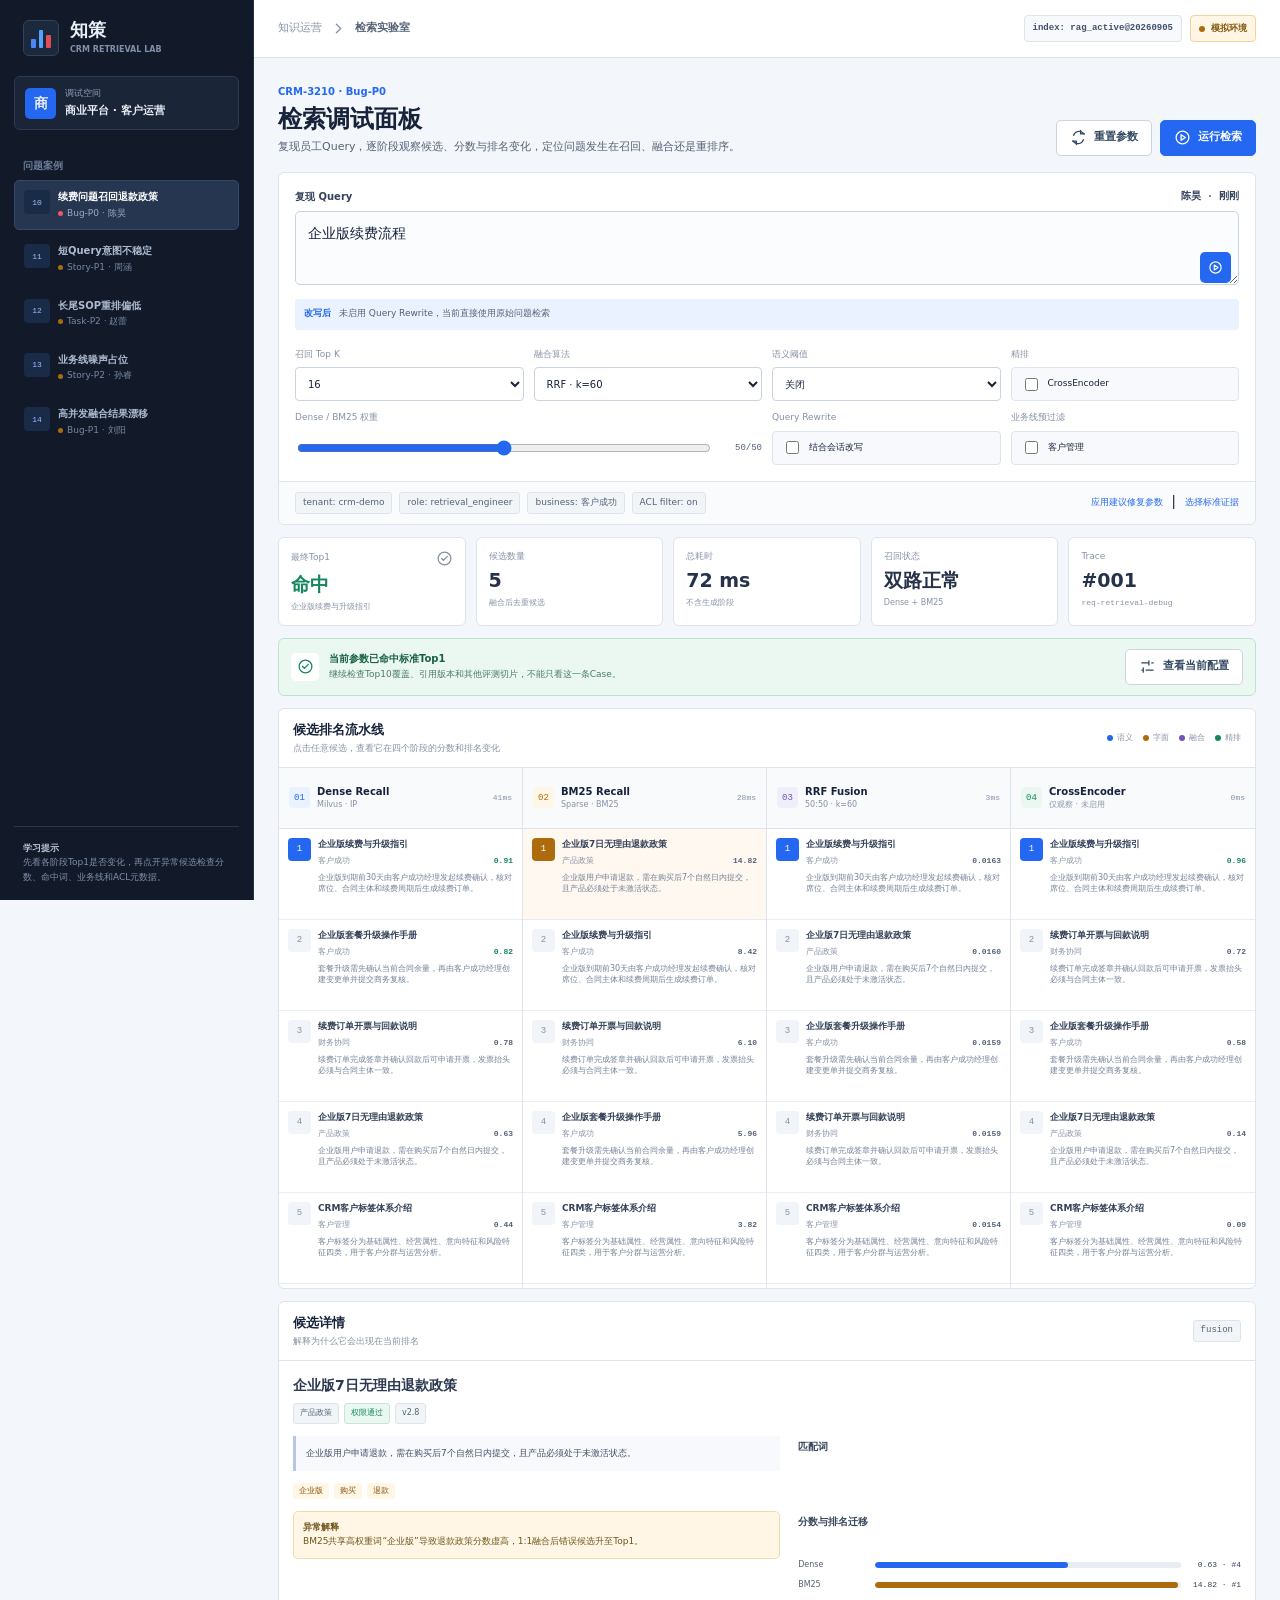
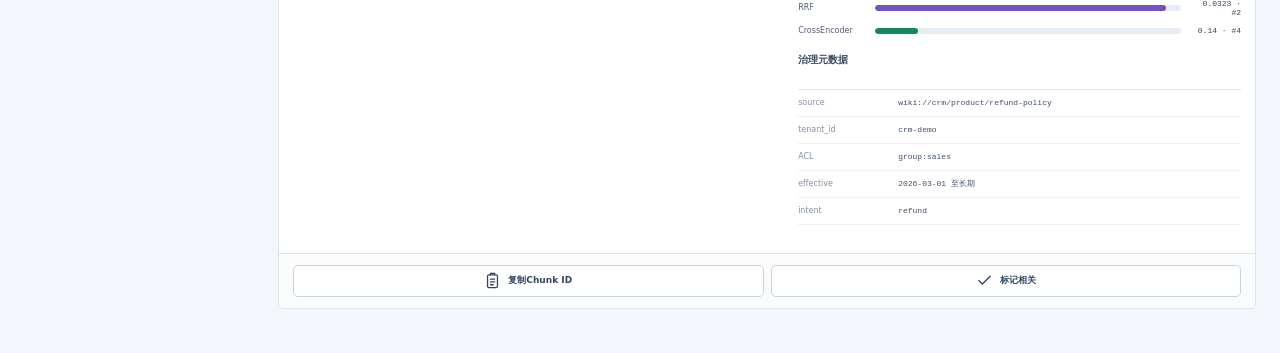
==== Prometheus/retrieval_debug_mock/index.html @ 533c7d79 "完善企业级 RAG 状态恢复、评测与运营控制台" ====
<!DOCTYPE html>
<html lang="zh-CN">
<head>
  <meta charset="UTF-8">
  <meta name="viewport" content="width=device-width, initial-scale=1.0">
  <meta name="description" content="CRM RAG 检索调试面板模拟页面">
  <title>检索调试 - 知策 CRM 知识运营台</title>
  <link rel="stylesheet" href="styles.css">
</head>
<body>
  <div id="app"></div>
  <div id="toastRoot" class="toast-root" aria-live="polite"></div>
  <script type="module" src="app.js"></script>
</body>
</html>
---- Prometheus/retrieval_debug_mock/styles.css ----
:root {
  --bg: #f3f6fa;
  --surface: #ffffff;
  --subtle: #f7f9fc;
  --sidebar: #121a2a;
  --sidebar-2: #1a2538;
  --text: #17223b;
  --text-2: #566176;
  --muted: #8791a5;
  --border: #dfe4ec;
  --border-strong: #cbd3df;
  --blue: #2468f2;
  --blue-soft: #eaf1ff;
  --green: #16875c;
  --green-soft: #eaf8f1;
  --amber: #ad6b0d;
  --amber-soft: #fff6e5;
  --red: #cb3c46;
  --red-soft: #fff0f1;
  --violet: #6f55bd;
  --violet-soft: #f1eefc;
  --sidebar-width: 254px;
  --detail-width: 340px;
  --topbar-height: 58px;
  --radius: 6px;
  --font: Inter, "PingFang SC", "Microsoft YaHei", system-ui, -apple-system, BlinkMacSystemFont, "Segoe UI", sans-serif;
  --mono: "SFMono-Regular", Consolas, "Liberation Mono", monospace;
}

* { box-sizing: border-box; }
html { min-width: 320px; min-height: 100%; background: var(--bg); }
body { margin: 0; min-height: 100vh; color: var(--text); background: var(--bg); font: 14px/1.5 var(--font); letter-spacing: 0; }
button, input, select, textarea { font: inherit; letter-spacing: 0; }
button { color: inherit; }
.icon { width: 17px; height: 17px; fill: none; stroke: currentColor; stroke-width: 1.8; stroke-linecap: round; stroke-linejoin: round; flex: 0 0 auto; }
.mono { font-family: var(--mono); }

.app-shell { min-height: 100vh; display: flex; }
.sidebar { position: fixed; inset: 0 auto 0 0; z-index: 30; width: var(--sidebar-width); height: 100vh; display: flex; flex-direction: column; padding: 20px 14px 16px; color: #e9eef7; background: var(--sidebar); border-right: 1px solid #263249; overflow-y: auto; }
.brand { display: flex; align-items: center; gap: 11px; padding: 0 9px 20px; }
.brand-mark { width: 36px; height: 36px; display: grid; grid-template-columns: repeat(3, 1fr); align-items: end; gap: 3px; padding: 7px; background: #1c283c; border: 1px solid #34425b; border-radius: 6px; }
.brand-mark span { height: 9px; background: #4d86f5; border-radius: 1px; }
.brand-mark span:nth-child(2) { height: 18px; background: #52a5ff; }
.brand-mark span:nth-child(3) { height: 13px; background: #e24c56; }
.brand strong { display: block; font-size: 18px; line-height: 1.1; }
.brand small { display: block; margin-top: 4px; color: #8190a8; font-size: 8px; font-weight: 700; }
.workspace { display: grid; grid-template-columns: 31px 1fr; gap: 9px; align-items: center; margin-bottom: 18px; padding: 10px; background: var(--sidebar-2); border: 1px solid #2d3a51; border-radius: 6px; }
.workspace > span { width: 31px; height: 31px; display: grid; place-items: center; background: var(--blue); border-radius: 5px; font-weight: 700; }
.workspace small, .workspace strong { display: block; }
.workspace small { color: #8e9db4; font-size: 9px; }
.workspace strong { margin-top: 2px; font-size: 11px; }
.nav-label { margin: 10px 9px 7px; color: #697a94; font-size: 10px; font-weight: 700; }
.scenario-list { display: grid; gap: 4px; }
.scenario-button { width: 100%; display: grid; grid-template-columns: 26px minmax(0, 1fr); gap: 8px; align-items: start; padding: 9px; color: #aebbd0; text-align: left; background: transparent; border: 1px solid transparent; border-radius: 5px; cursor: pointer; }
.scenario-button:hover { color: #fff; background: #1b273b; }
.scenario-button.active { color: #fff; background: #263651; border-color: #344869; }
.scenario-code { height: 24px; display: grid; place-items: center; color: #9dc0ff; background: #1a2b48; border-radius: 4px; font: 8px var(--mono); }
.scenario-copy { min-width: 0; }
.scenario-copy strong { display: block; overflow: hidden; font-size: 10px; line-height: 1.35; white-space: nowrap; text-overflow: ellipsis; }
.scenario-copy small { display: block; margin-top: 3px; color: #7788a2; font-size: 9px; }
.scenario-button.active small { color: #9aabc4; }
.severity { display: inline-flex; align-items: center; gap: 4px; }
.severity::before { content: ""; width: 5px; height: 5px; background: var(--amber); border-radius: 50%; }
.severity.p0::before { background: #ef5862; }
.sidebar-note { margin-top: auto; padding: 14px 9px 0; color: #7f8fa8; font-size: 9px; line-height: 1.6; border-top: 1px solid #29364b; }
.sidebar-note strong { color: #b6c3d5; }

.page-shell { width: calc(100% - var(--sidebar-width)); min-height: 100vh; margin-left: var(--sidebar-width); }
.topbar { height: var(--topbar-height); display: flex; align-items: center; justify-content: space-between; gap: 16px; padding: 0 24px; background: rgba(255,255,255,.97); border-bottom: 1px solid var(--border); }
.breadcrumb, .topbar-actions { display: flex; align-items: center; gap: 8px; }
.breadcrumb { color: var(--muted); font-size: 11px; }
.breadcrumb strong { color: var(--text-2); }
.topbar-actions { flex-shrink: 0; }
.env-badge, .trace-badge { display: inline-flex; align-items: center; gap: 6px; min-height: 27px; padding: 0 8px; border-radius: 4px; font-size: 9px; font-weight: 600; }
.env-badge { color: #80590d; background: var(--amber-soft); border: 1px solid #efd49a; }
.env-badge::before { content: ""; width: 6px; height: 6px; background: var(--amber); border-radius: 50%; }
.trace-badge { color: #40516b; background: #f7f9fc; border: 1px solid var(--border); font-family: var(--mono); }
.page-main { width: 100%; max-width: 1780px; margin: 0 auto; padding: 22px 24px 44px; }
.page-heading { display: flex; align-items: flex-end; justify-content: space-between; gap: 18px; margin-bottom: 16px; }
.eyebrow { color: var(--blue); font-size: 10px; font-weight: 700; }
.page-heading h1 { margin: 3px 0 0; font-size: 24px; line-height: 1.25; }
.page-heading p { max-width: 760px; margin: 5px 0 0; color: var(--text-2); font-size: 11px; }
.heading-actions { display: flex; gap: 8px; }

.button { min-height: 36px; display: inline-flex; align-items: center; justify-content: center; gap: 7px; padding: 0 13px; font-size: 11px; font-weight: 650; border-radius: 5px; cursor: pointer; }
.button.primary { color: #fff; background: var(--blue); border: 1px solid var(--blue); }
.button.primary:hover { background: #1957ce; }
.button.secondary { color: #314761; background: #fff; border: 1px solid var(--border-strong); }
.button.secondary:hover { color: var(--blue); background: #f5f8ff; border-color: #abc3eb; }
.button.icon-only { width: 36px; padding: 0; }
.button:disabled { color: #9aa4b4; background: #e8ecf2; border-color: #e8ecf2; cursor: wait; }

.query-panel { background: var(--surface); border: 1px solid var(--border); border-radius: var(--radius); }
.query-main { display: grid; grid-template-columns: minmax(300px, 1.25fr) minmax(420px, 1fr); gap: 18px; padding: 16px; }
.field-label { display: flex; align-items: center; justify-content: space-between; gap: 8px; margin-bottom: 7px; color: #35425a; font-size: 10px; font-weight: 650; }
.query-input-wrap { position: relative; }
.query-input { width: 100%; min-height: 74px; padding: 11px 44px 11px 12px; color: var(--text); background: #fbfcfe; border: 1px solid var(--border-strong); border-radius: 5px; outline: none; resize: vertical; }
.query-input:focus { border-color: var(--blue); box-shadow: 0 0 0 2px rgba(36,104,242,.1); }
.run-inline { position: absolute; right: 8px; bottom: 8px; width: 31px; height: 31px; display: grid; place-items: center; padding: 0; color: #fff; background: var(--blue); border: 0; border-radius: 5px; cursor: pointer; }
.run-inline .icon { width: 15px; height: 15px; }
.rewrite-row { min-height: 31px; display: flex; align-items: center; gap: 8px; margin-top: 8px; padding: 6px 9px; color: var(--text-2); background: var(--blue-soft); border-radius: 4px; font-size: 9px; }
.rewrite-row strong { color: var(--blue); white-space: nowrap; }
.rewrite-row span { overflow: hidden; white-space: nowrap; text-overflow: ellipsis; }
.controls-grid { display: grid; grid-template-columns: repeat(4, minmax(90px, 1fr)); gap: 10px; }
.control { min-width: 0; }
.control label { display: block; margin-bottom: 6px; color: var(--muted); font-size: 9px; }
.control select { width: 100%; height: 34px; padding: 0 8px; color: var(--text); background: #fff; border: 1px solid var(--border-strong); border-radius: 4px; outline: none; font-size: 10px; }
.weight-control { grid-column: span 2; }
.range-line { height: 34px; display: grid; grid-template-columns: 1fr 46px; align-items: center; gap: 7px; }
.range-line input { width: 100%; accent-color: var(--blue); }
.range-value { color: var(--text-2); font: 9px var(--mono); text-align: right; }
.toggle-control { height: 34px; display: flex; align-items: center; gap: 7px; padding: 0 9px; background: var(--subtle); border: 1px solid var(--border); border-radius: 4px; font-size: 9px; }
.toggle-control input { accent-color: var(--blue); }
.query-footer { display: flex; align-items: center; justify-content: space-between; gap: 12px; padding: 10px 16px; background: #fafbfd; border-top: 1px solid var(--border); border-radius: 0 0 var(--radius) var(--radius); }
.identity-line, .quick-actions { display: flex; flex-wrap: wrap; align-items: center; gap: 7px; }
.chip { display: inline-flex; align-items: center; min-height: 22px; padding: 2px 7px; color: #536278; background: #f2f5f8; border: 1px solid #dfe4ec; border-radius: 3px; font-size: 9px; }
.quick-actions button { padding: 0; color: var(--blue); background: transparent; border: 0; cursor: pointer; font-size: 9px; }

.metrics { display: grid; grid-template-columns: repeat(5, 1fr); gap: 10px; margin: 12px 0; }
.metric { min-height: 75px; padding: 12px; background: var(--surface); border: 1px solid var(--border); border-radius: var(--radius); }
.metric-label { display: flex; align-items: center; justify-content: space-between; color: var(--muted); font-size: 9px; }
.metric strong { display: block; margin-top: 8px; color: #25324a; font-size: 19px; line-height: 1; }
.metric small { display: block; margin-top: 7px; color: var(--muted); font-size: 8px; }
.metric.alert strong { color: var(--red); }
.metric.good strong { color: var(--green); }

.diagnostic { display: grid; grid-template-columns: 28px 1fr auto; gap: 10px; align-items: center; margin-bottom: 12px; padding: 10px 12px; background: var(--amber-soft); border: 1px solid #efd9a8; border-radius: var(--radius); }
.diagnostic.good { background: var(--green-soft); border-color: #bce3cf; }
.diagnostic-icon { width: 28px; height: 28px; display: grid; place-items: center; color: var(--amber); background: #fff; border-radius: 5px; }
.diagnostic.good .diagnostic-icon { color: var(--green); }
.diagnostic strong, .diagnostic small { display: block; }
.diagnostic strong { color: #57400f; font-size: 10px; }
.diagnostic.good strong { color: #176042; }
.diagnostic small { margin-top: 2px; color: #80652f; font-size: 9px; }
.diagnostic.good small { color: #4a7b67; }

.workbench { display: grid; grid-template-columns: minmax(0, 1fr) var(--detail-width); gap: 12px; align-items: start; }
.results-panel, .detail-panel { min-width: 0; background: var(--surface); border: 1px solid var(--border); border-radius: var(--radius); }
.panel-header { min-height: 54px; display: flex; align-items: center; justify-content: space-between; gap: 10px; padding: 11px 14px; border-bottom: 1px solid var(--border); }
.panel-header h2 { margin: 0; font-size: 13px; }
.panel-header p { margin: 3px 0 0; color: var(--muted); font-size: 9px; }
.stage-legend { display: flex; align-items: center; gap: 10px; color: var(--muted); font-size: 8px; }
.stage-legend span { display: flex; align-items: center; gap: 4px; }
.stage-legend i { width: 6px; height: 6px; border-radius: 50%; }
.stage-legend .dense { background: var(--blue); }
.stage-legend .sparse { background: var(--amber); }
.stage-legend .fused { background: var(--violet); }
.stage-legend .rerank { background: var(--green); }
.stage-grid { display: grid; grid-template-columns: repeat(4, minmax(180px, 1fr)); min-height: 520px; overflow-x: auto; }
.stage { min-width: 180px; border-right: 1px solid var(--border); }
.stage:last-child { border-right: 0; }
.stage-head { min-height: 61px; display: flex; align-items: center; justify-content: space-between; gap: 8px; padding: 10px; background: #f8fafc; border-bottom: 1px solid var(--border); }
.stage-title { display: flex; align-items: center; gap: 7px; }
.stage-index { width: 21px; height: 21px; display: grid; place-items: center; color: var(--blue); background: var(--blue-soft); border-radius: 4px; font: 9px var(--mono); }
.stage:nth-child(2) .stage-index { color: var(--amber); background: var(--amber-soft); }
.stage:nth-child(3) .stage-index { color: var(--violet); background: var(--violet-soft); }
.stage:nth-child(4) .stage-index { color: var(--green); background: var(--green-soft); }
.stage-title strong, .stage-title small { display: block; }
.stage-title strong { font-size: 10px; }
.stage-title small { color: var(--muted); font-size: 8px; }
.stage-time { color: var(--muted); font: 8px var(--mono); }
.candidate-list { display: grid; align-content: start; }
.candidate { width: 100%; min-height: 91px; display: grid; grid-template-columns: 23px minmax(0,1fr); gap: 7px; padding: 9px; text-align: left; background: #fff; border: 0; border-bottom: 1px solid #e9edf3; cursor: pointer; }
.candidate:hover { background: #f8faff; }
.candidate.selected { background: #f2f6ff; box-shadow: inset 3px 0 var(--blue); }
.candidate.problem { background: #fff8f1; }
.candidate.problem.selected { background: #fff2e7; box-shadow: inset 3px 0 var(--amber); }
.rank { width: 23px; height: 23px; display: grid; place-items: center; color: var(--muted); background: #f1f4f8; border-radius: 4px; font: 9px var(--mono); }
.candidate:first-child .rank { color: #fff; background: var(--blue); }
.candidate.problem:first-child .rank { background: var(--amber); }
.candidate-body { min-width: 0; }
.candidate-title { display: block; overflow: hidden; color: #344158; font-size: 9px; line-height: 1.35; white-space: nowrap; text-overflow: ellipsis; }
.candidate-meta { display: flex; align-items: center; justify-content: space-between; gap: 5px; margin-top: 5px; color: var(--muted); font-size: 8px; }
.score { color: var(--text-2); font-family: var(--mono); font-weight: 700; }
.score.high { color: var(--green); }
.candidate-preview { display: -webkit-box; overflow: hidden; margin-top: 5px; color: #738096; font-size: 8px; line-height: 1.4; -webkit-line-clamp: 2; -webkit-box-orient: vertical; }
.empty-stage { padding: 36px 12px; color: var(--muted); text-align: center; font-size: 9px; line-height: 1.6; }

.detail-panel { position: sticky; top: 12px; overflow: hidden; }
.detail-body { padding: 14px; }
.detail-title { margin: 0; color: #2b3850; font-size: 14px; line-height: 1.45; }
.detail-tags { display: flex; flex-wrap: wrap; gap: 5px; margin-top: 8px; }
.tag { display: inline-flex; align-items: center; min-height: 21px; padding: 2px 6px; color: #526379; font-size: 8px; background: #f2f5f8; border: 1px solid #dfe4ec; border-radius: 3px; }
.tag.allowed { color: var(--green); background: var(--green-soft); border-color: #c6e7d6; }
.excerpt { margin: 12px 0; padding: 10px; color: #435067; background: #f7f9fc; border-left: 3px solid #b8c7df; font-size: 9px; line-height: 1.65; }
.section-title { margin: 15px 0 8px; color: #39465c; font-size: 10px; }
.score-path { display: grid; gap: 8px; }
.score-row { display: grid; grid-template-columns: 69px 1fr 52px; gap: 8px; align-items: center; font-size: 8px; }
.score-row label { color: var(--text-2); }
.score-row strong { color: #344158; text-align: right; font: 8px var(--mono); }
.bar { height: 6px; overflow: hidden; background: #e8edf3; border-radius: 3px; }
.bar i { display: block; height: 100%; background: var(--blue); border-radius: 3px; }
.score-row:nth-child(2) .bar i { background: var(--amber); }
.score-row:nth-child(3) .bar i { background: var(--violet); }
.score-row:nth-child(4) .bar i { background: var(--green); }
.metadata { display: grid; border-top: 1px solid var(--border); }
.metadata div { display: grid; grid-template-columns: 91px minmax(0,1fr); gap: 9px; padding: 7px 0; border-bottom: 1px solid #edf0f4; }
.metadata dt { color: var(--muted); font-size: 8px; }
.metadata dd { overflow-wrap: anywhere; margin: 0; color: #425069; font: 8px/1.5 var(--mono); }
.match-terms { display: flex; flex-wrap: wrap; gap: 5px; }
.match-terms span { padding: 2px 6px; color: #85560e; background: var(--amber-soft); border-radius: 3px; font-size: 8px; }
.rank-reason { margin-top: 12px; padding: 9px; color: #6f551c; background: var(--amber-soft); border: 1px solid #f0dbaa; border-radius: 5px; font-size: 9px; line-height: 1.55; }
.rank-reason.good { color: #2d684f; background: var(--green-soft); border-color: #c2e4d2; }
.detail-footer { display: flex; gap: 7px; padding: 11px 14px; background: #fafbfd; border-top: 1px solid var(--border); }
.detail-footer .button { flex: 1; min-height: 32px; padding: 0 7px; font-size: 9px; }

.toast-root { position: fixed; right: 18px; bottom: 18px; z-index: 80; display: grid; gap: 8px; }
.toast { max-width: 340px; display: flex; align-items: center; gap: 9px; padding: 10px 12px; color: #fff; background: #26354d; border-radius: 6px; box-shadow: 0 10px 30px rgba(18,29,49,.2); font-size: 10px; }
.toast.success { background: #146b4b; }
.mobile-menu { display: none; }
.scrim { display: none; }

@media (max-width: 1280px) {
  :root { --detail-width: 310px; }
  .query-main { grid-template-columns: 1fr; }
  .controls-grid { grid-template-columns: repeat(4, 1fr); }
  .workbench { grid-template-columns: 1fr; }
  .detail-panel { position: static; }
  .detail-body { display: grid; grid-template-columns: 1.1fr 1fr; gap: 0 18px; }
  .detail-body > .section-title, .detail-body > .score-path, .detail-body > .metadata { grid-column: 2; }
  .detail-body > .detail-title, .detail-body > .detail-tags, .detail-body > .excerpt, .detail-body > .match-terms, .detail-body > .rank-reason { grid-column: 1; }
}

@media (max-width: 880px) {
  .sidebar { transform: translateX(-100%); transition: transform .2s ease; }
  .sidebar.open { transform: translateX(0); }
  .page-shell { width: 100%; margin-left: 0; }
  .mobile-menu { display: inline-grid; }
  .scrim.open { position: fixed; inset: 0; z-index: 25; display: block; background: rgba(12,22,38,.42); }
  .metrics { grid-template-columns: repeat(3, 1fr); }
}

@media (max-width: 640px) {
  .topbar { padding: 0 12px; }
  .trace-badge { display: none; }
  .page-main { padding: 16px 12px 30px; }
  .page-heading { align-items: flex-start; }
  .page-heading h1 { font-size: 21px; }
  .heading-actions .button span { display: none; }
  .query-main { min-width: 0; padding: 12px; }
  .controls-grid { grid-template-columns: 1fr 1fr; }
  .weight-control { grid-column: span 2; }
  .query-footer { align-items: flex-start; flex-direction: column; }
  .metrics { grid-template-columns: 1fr 1fr; }
  .diagnostic { grid-template-columns: 28px 1fr; }
  .diagnostic .button { grid-column: 1 / -1; }
  .stage-grid { grid-template-columns: repeat(4, 240px); }
  .stage-legend { display: none; }
  .detail-body { display: block; }
}

@media (prefers-reduced-motion: reduce) {
  *, *::before, *::after { scroll-behavior: auto !important; transition-duration: .01ms !important; animation-duration: .01ms !important; }
}
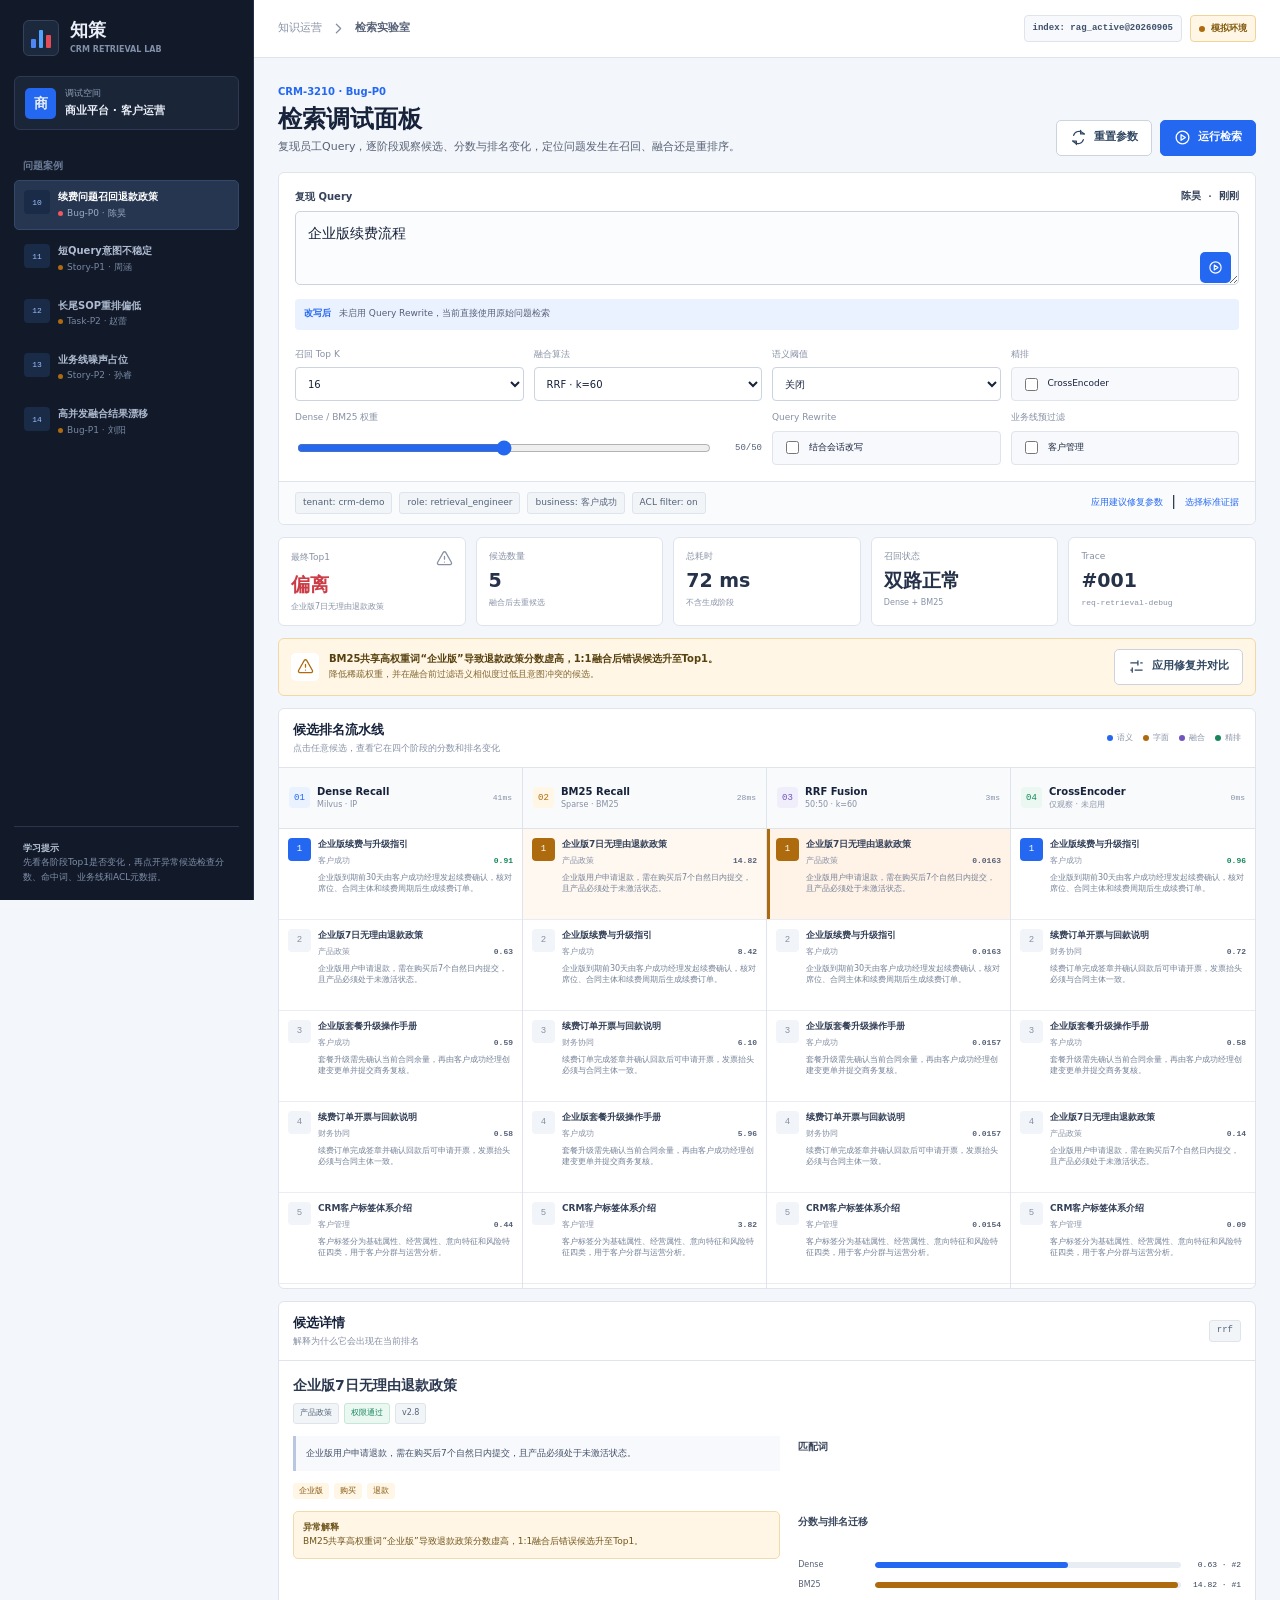
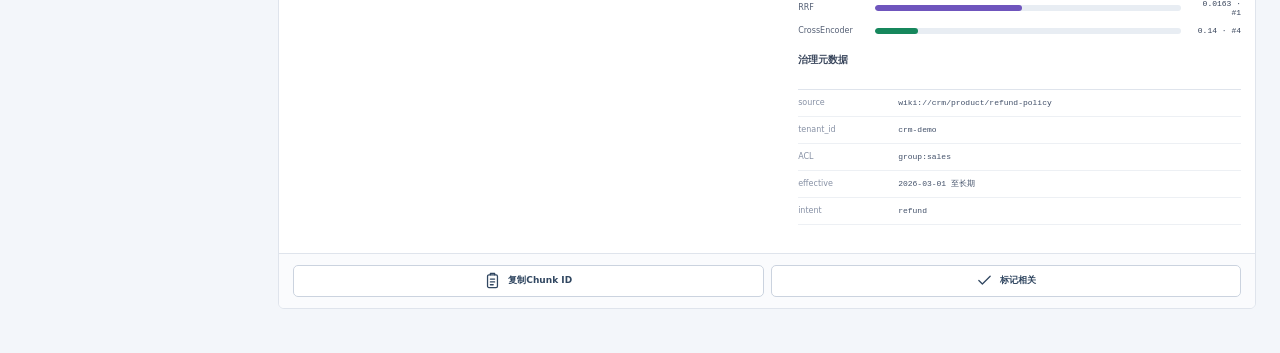
==== commit a21fdcf9: "刷新检索调试页静态资源版本" ====
--- a/Prometheus/retrieval_debug_mock/index.html
+++ b/Prometheus/retrieval_debug_mock/index.html
@@ -10,6 +10,6 @@
 <body>
   <div id="app"></div>
   <div id="toastRoot" class="toast-root" aria-live="polite"></div>
-  <script type="module" src="app.js"></script>
+  <script type="module" src="app.js?v=20260907-2"></script>
 </body>
 </html>
